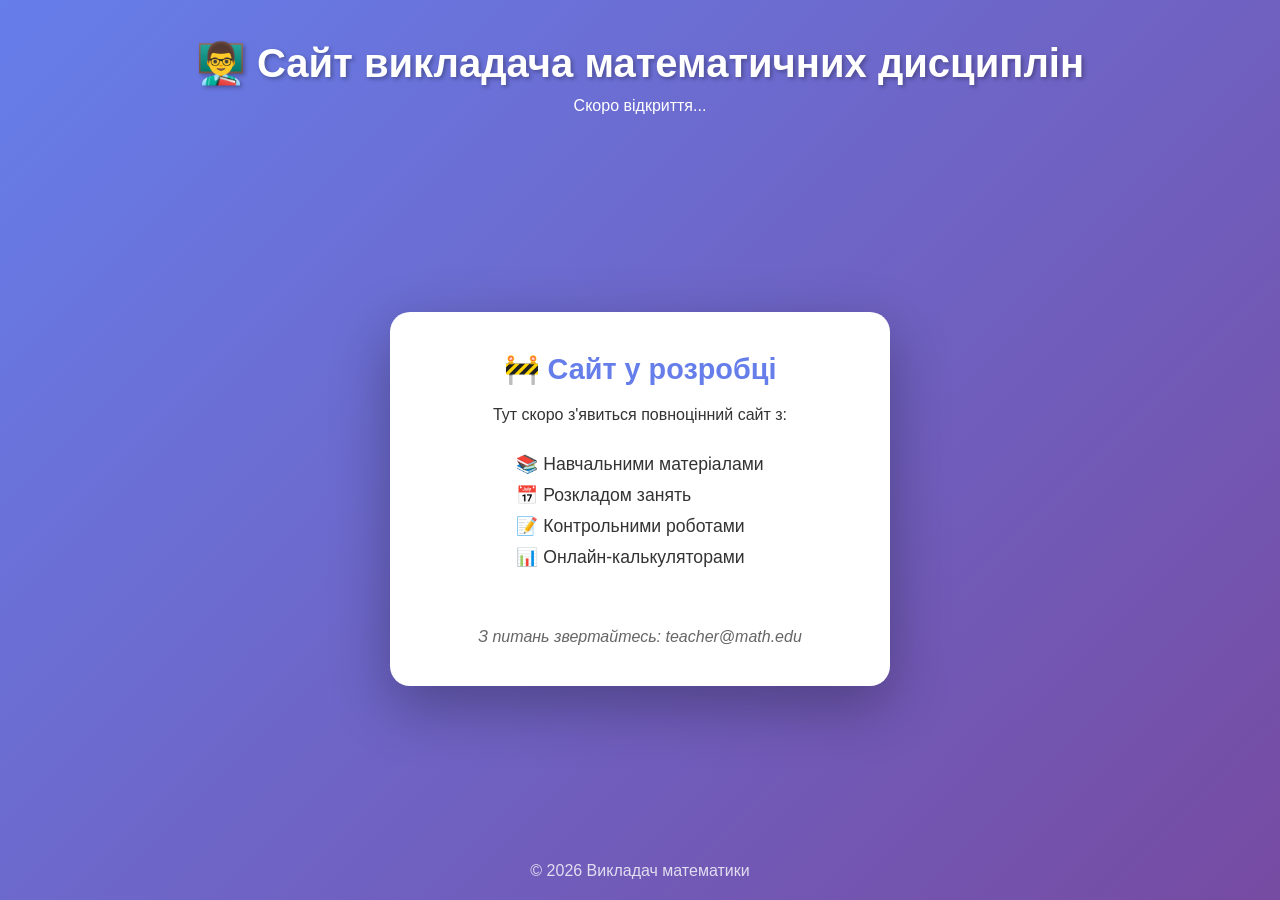
==== index.html @ 15747ab8 "Initial commit: site placeholder" ====
<!DOCTYPE html>
<html lang="uk">
<head>
    <meta charset="UTF-8">
    <meta name="viewport" content="width=device-width, initial-scale=1.0">
    <title>Сайт викладача математики</title>
    <link rel="stylesheet" href="style.css">
</head>
<body>
    <header>
        <h1>👨‍🏫 Сайт викладача математичних дисциплін</h1>
        <p>Скоро відкриття...</p>
    </header>
    
    <main>
        <div class="construction">
            <h2>🚧 Сайт у розробці</h2>
            <p>Тут скоро з'явиться повноцінний сайт з:</p>
            <ul>
                <li>📚 Навчальними матеріалами</li>
                <li>📅 Розкладом занять</li>
                <li>📝 Контрольними роботами</li>
                <li>📊 Онлайн-калькуляторами</li>
            </ul>
            <p class="contact">З питань звертайтесь: teacher@math.edu</p>
        </div>
    </main>
    
    <footer>
        <p>&copy; 2026 Викладач математики</p>
    </footer>
</body>
</html>
---- style.css ----
* {
    margin: 0;
    padding: 0;
    box-sizing: border-box;
}

body {
    font-family: 'Segoe UI', Tahoma, Geneva, Verdana, sans-serif;
    background: linear-gradient(135deg, #667eea 0%, #764ba2 100%);
    min-height: 100vh;
    display: flex;
    flex-direction: column;
    color: #333;
}

header {
    text-align: center;
    padding: 40px 20px;
    color: white;
}

header h1 {
    font-size: 2.5em;
    margin-bottom: 10px;
    text-shadow: 2px 2px 4px rgba(0,0,0,0.3);
}

main {
    flex: 1;
    display: flex;
    justify-content: center;
    align-items: center;
    padding: 20px;
}

.construction {
    background: white;
    padding: 40px;
    border-radius: 20px;
    box-shadow: 0 20px 60px rgba(0,0,0,0.3);
    text-align: center;
    max-width: 500px;
    width: 100%;
}

.construction h2 {
    color: #667eea;
    margin-bottom: 20px;
    font-size: 1.8em;
}

.construction ul {
    list-style: none;
    margin: 20px 0;
    text-align: left;
    display: inline-block;
}

.construction li {
    margin: 10px 0;
    font-size: 1.1em;
}

.contact {
    margin-top: 30px;
    color: #666;
    font-style: italic;
}

footer {
    text-align: center;
    padding: 20px;
    color: white;
    opacity: 0.8;
}
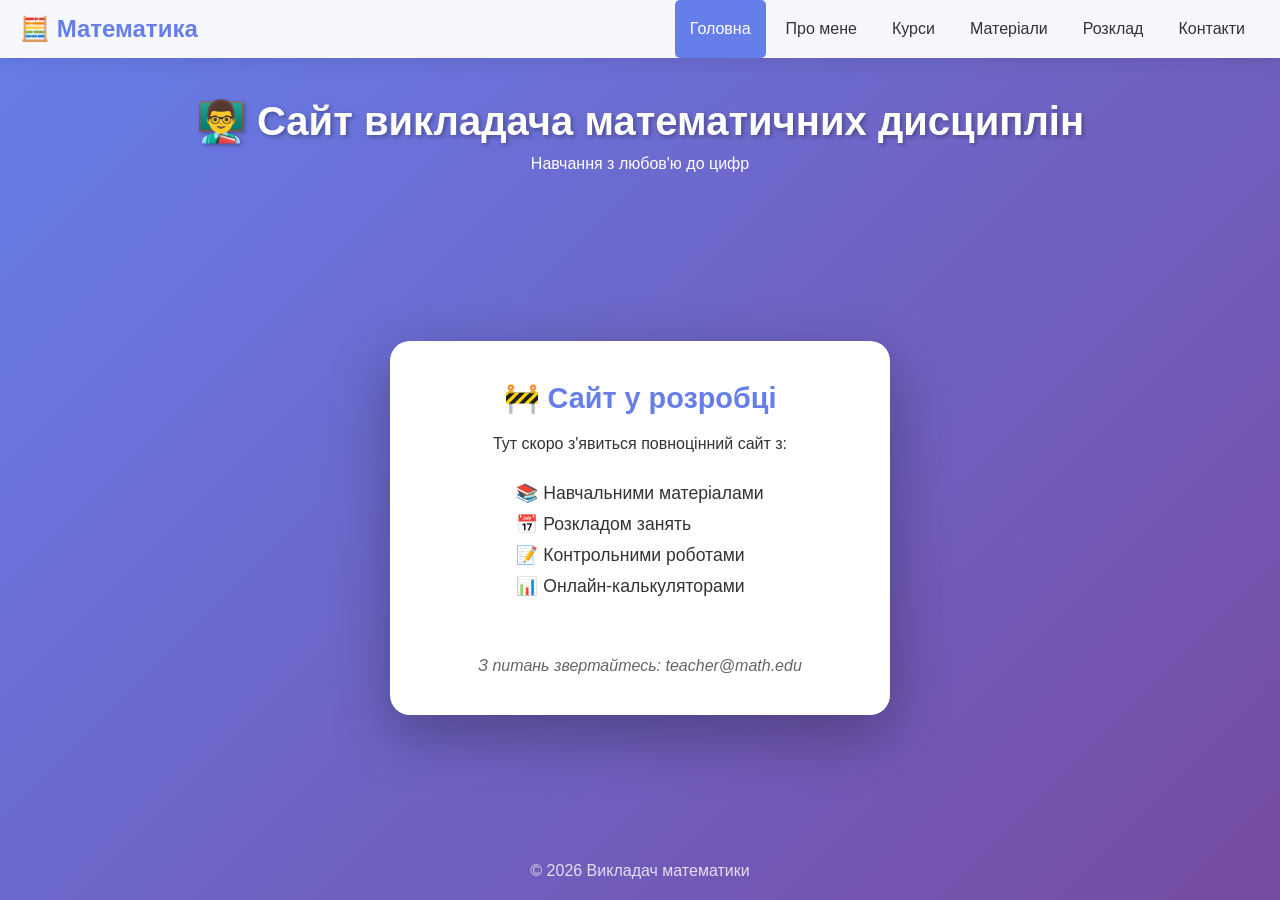
==== commit 7e8ef026: "Main menu commit" ====
--- a/index.html
+++ b/index.html
@@ -7,9 +7,23 @@
     <link rel="stylesheet" href="style.css">
 </head>
 <body>
+    <!-- ГОЛОВНЕ МЕНЮ -->
+    <nav class="main-menu">
+        <div class="logo">🧮 Математика</div>
+        <ul class="menu-list">
+            <li><a href="index.html" class="active">Головна</a></li>
+            <li><a href="about.html">Про мене</a></li>
+            <li><a href="courses.html">Курси</a></li>
+            <li><a href="materials.html">Матеріали</a></li>
+            <li><a href="schedule.html">Розклад</a></li>
+            <li><a href="contacts.html">Контакти</a></li>
+        </ul>
+        <div class="menu-toggle" onclick="toggleMenu()">☰</div>
+    </nav>
+
     <header>
         <h1>👨‍🏫 Сайт викладача математичних дисциплін</h1>
-        <p>Скоро відкриття...</p>
+        <p>Навчання з любов'ю до цифр</p>
     </header>
     
     <main>
@@ -29,5 +43,11 @@
     <footer>
         <p>&copy; 2026 Викладач математики</p>
     </footer>
+
+    <script>
+        function toggleMenu() {
+            document.querySelector('.menu-list').classList.toggle('active');
+        }
+    </script>
 </body>
 </html>
--- a/style.css
+++ b/style.css
@@ -13,6 +13,89 @@
     color: #333;
 }
 
+/* ===== ГОЛОВНЕ МЕНЮ ===== */
+.main-menu {
+    background: rgba(255, 255, 255, 0.95);
+    backdrop-filter: blur(10px);
+    padding: 0 20px;
+    display: flex;
+    justify-content: space-between;
+    align-items: center;
+    box-shadow: 0 2px 20px rgba(0,0,0,0.1);
+    position: sticky;
+    top: 0;
+    z-index: 1000;
+}
+
+.logo {
+    font-size: 1.5em;
+    font-weight: bold;
+    color: #667eea;
+    padding: 15px 0;
+}
+
+.menu-list {
+    display: flex;
+    list-style: none;
+    gap: 5px;
+}
+
+.menu-list a {
+    text-decoration: none;
+    color: #333;
+    padding: 20px 15px;
+    display: block;
+    transition: all 0.3s ease;
+    border-radius: 5px;
+    font-weight: 500;
+}
+
+.menu-list a:hover {
+    background: #667eea;
+    color: white;
+}
+
+.menu-list a.active {
+    background: #667eea;
+    color: white;
+}
+
+/* Кнопка для мобільного меню */
+.menu-toggle {
+    display: none;
+    font-size: 1.5em;
+    cursor: pointer;
+    padding: 10px;
+}
+
+/* ===== АДАПТИВНІСТЬ ===== */
+@media (max-width: 768px) {
+    .menu-toggle {
+        display: block;
+    }
+    
+    .menu-list {
+        position: absolute;
+        top: 60px;
+        left: 0;
+        right: 0;
+        background: white;
+        flex-direction: column;
+        display: none;
+        box-shadow: 0 5px 20px rgba(0,0,0,0.1);
+    }
+    
+    .menu-list.active {
+        display: flex;
+    }
+    
+    .menu-list a {
+        padding: 15px 20px;
+        border-bottom: 1px solid #eee;
+    }
+}
+
+/* ===== ІНШІ СТИЛІ ===== */
 header {
     text-align: center;
     padding: 40px 20px;
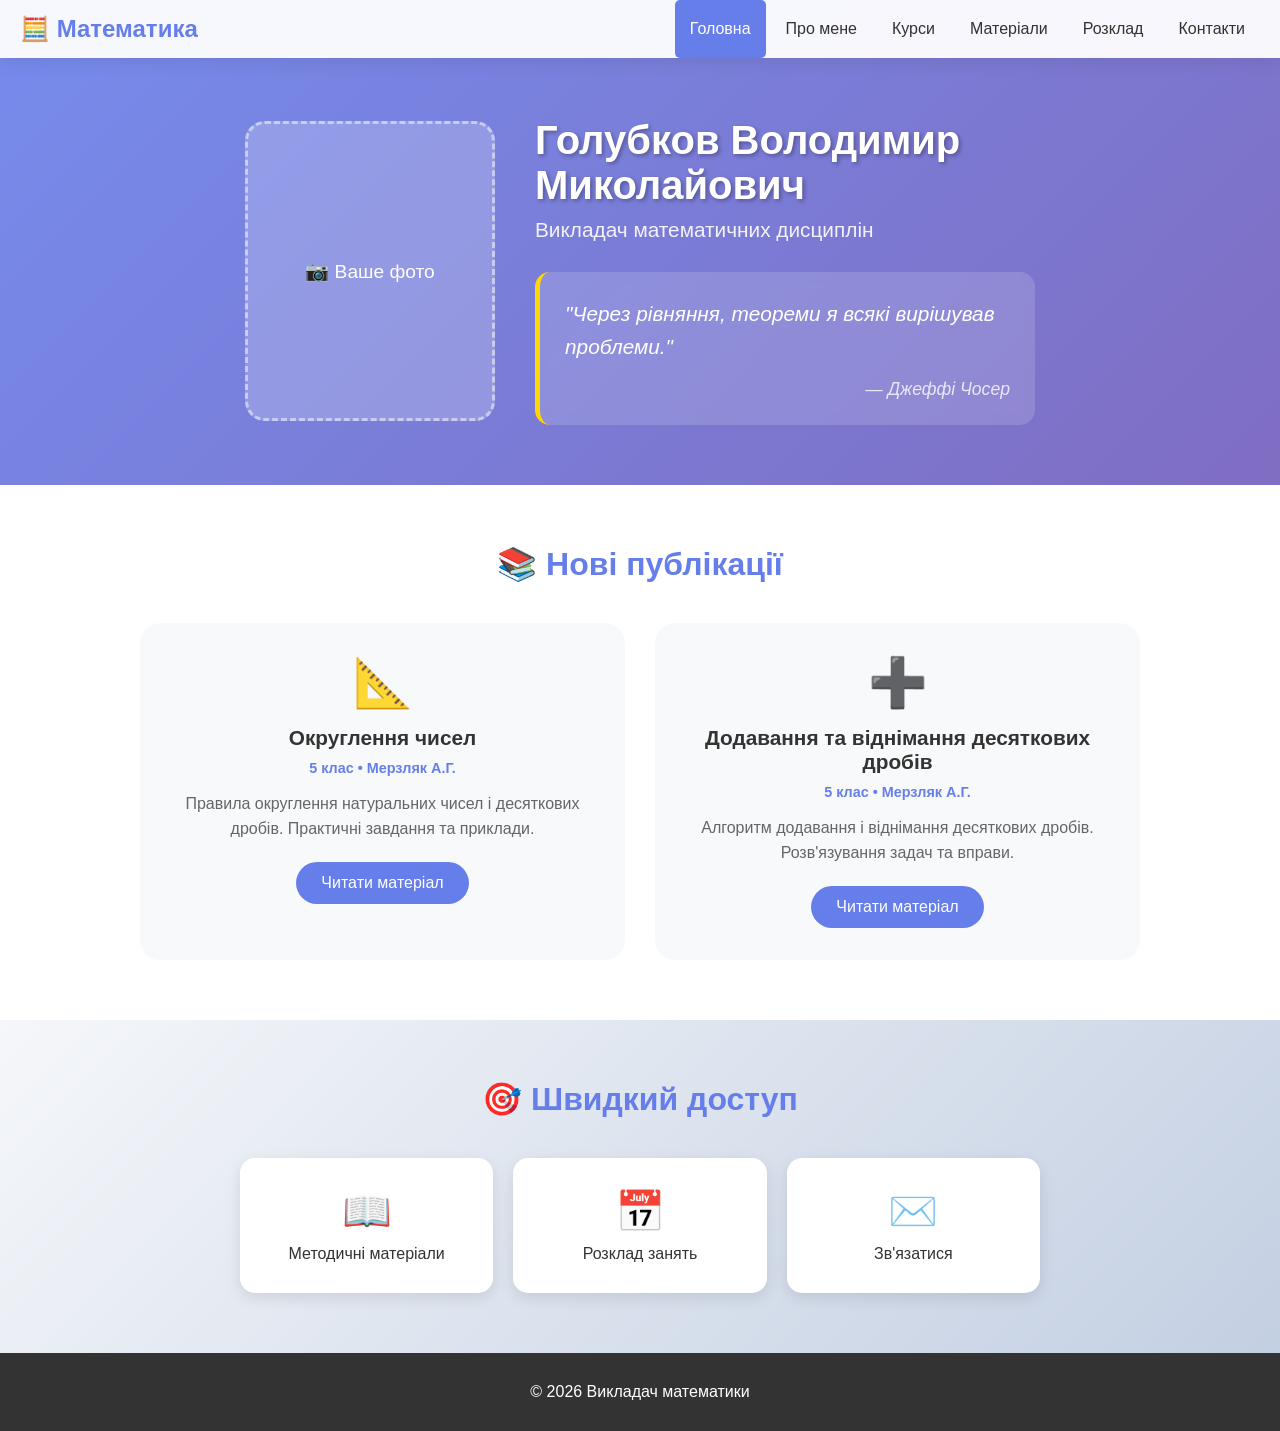
==== commit dce69a73: "Add class structure and materials for 5th grade" ====
--- a/index.html
+++ b/index.html
@@ -4,7 +4,7 @@
     <meta charset="UTF-8">
     <meta name="viewport" content="width=device-width, initial-scale=1.0">
     <title>Сайт викладача математики</title>
-    <link rel="stylesheet" href="style.css">
+    <link rel="stylesheet" href="css/style.css">
 </head>
 <body>
     <!-- ГОЛОВНЕ МЕНЮ -->
@@ -21,25 +21,66 @@
         <div class="menu-toggle" onclick="toggleMenu()">☰</div>
     </nav>
 
-    <header>
-        <h1>👨‍🏫 Сайт викладача математичних дисциплін</h1>
-        <p>Навчання з любов'ю до цифр</p>
-    </header>
-    
-    <main>
-        <div class="construction">
-            <h2>🚧 Сайт у розробці</h2>
-            <p>Тут скоро з'явиться повноцінний сайт з:</p>
-            <ul>
-                <li>📚 Навчальними матеріалами</li>
-                <li>📅 Розкладом занять</li>
-                <li>📝 Контрольними роботами</li>
-                <li>📊 Онлайн-калькуляторами</li>
-            </ul>
-            <p class="contact">З питань звертайтесь: teacher@math.edu</p>
+    <!-- ПРОФІЛЬ ВИКЛАДАЧА -->
+    <section class="teacher-profile">
+        <div class="profile-container">
+            <div class="photo-placeholder">
+                <span>📷 Ваше фото</span>
+            </div>
+            <div class="teacher-info">
+                <h1>Голубков Володимир Миколайович</h1>
+                <p class="position">Викладач математичних дисциплін</p>
+                <div class="quote">
+                    <blockquote>
+                        "Через рівняння, теореми я всякі вирішував проблеми."
+                    </blockquote>
+                    <cite>— Джеффі Чосер</cite>
+                </div>
+            </div>
         </div>
-    </main>
-    
+    </section>
+
+    <!-- ПУБЛІКАЦІЇ -->
+    <section class="publications">
+        <h2>📚 Нові публікації</h2>
+        <div class="pub-grid">
+            <article class="pub-card">
+                <div class="pub-icon">📐</div>
+                <h3>Округлення чисел</h3>
+                <p class="pub-meta">5 клас • Мерзляк А.Г.</p>
+                <p class="pub-desc">Правила округлення натуральних чисел і десяткових дробів. Практичні завдання та приклади.</p>
+                <a href="#" class="pub-btn">Читати матеріал</a>
+            </article>
+
+            <article class="pub-card">
+                <div class="pub-icon">➕</div>
+                <h3>Додавання та віднімання десяткових дробів</h3>
+                <p class="pub-meta">5 клас • Мерзляк А.Г.</p>
+                <p class="pub-desc">Алгоритм додавання і віднімання десяткових дробів. Розв'язування задач та вправи.</p>
+                <a href="#" class="pub-btn">Читати матеріал</a>
+            </article>
+        </div>
+    </section>
+
+    <!-- ШВИДКІ ПОСИЛАННЯ -->
+    <section class="quick-links">
+        <h2>🎯 Швидкий доступ</h2>
+        <div class="links-grid">
+            <a href="materials.html" class="quick-card">
+                <span class="quick-icon">📖</span>
+                <span>Методичні матеріали</span>
+            </a>
+            <a href="schedule.html" class="quick-card">
+                <span class="quick-icon">📅</span>
+                <span>Розклад занять</span>
+            </a>
+            <a href="contacts.html" class="quick-card">
+                <span class="quick-icon">✉️</span>
+                <span>Зв'язатися</span>
+            </a>
+        </div>
+    </section>
+
     <footer>
         <p>&copy; 2026 Викладач математики</p>
     </footer>
--- a/css/style.css
+++ b/css/style.css
@@ -0,0 +1,951 @@
+* {
+    margin: 0;
+    padding: 0;
+    box-sizing: border-box;
+}
+
+body {
+    font-family: 'Segoe UI', Tahoma, Geneva, Verdana, sans-serif;
+    background: linear-gradient(135deg, #667eea 0%, #764ba2 100%);
+    min-height: 100vh;
+    color: #333;
+}
+
+/* ===== ГОЛОВНЕ МЕНЮ ===== */
+.main-menu {
+    background: rgba(255, 255, 255, 0.95);
+    backdrop-filter: blur(10px);
+    padding: 0 20px;
+    display: flex;
+    justify-content: space-between;
+    align-items: center;
+    box-shadow: 0 2px 20px rgba(0,0,0,0.1);
+    position: sticky;
+    top: 0;
+    z-index: 1000;
+}
+
+.logo {
+    font-size: 1.5em;
+    font-weight: bold;
+    color: #667eea;
+    padding: 15px 0;
+}
+
+.menu-list {
+    display: flex;
+    list-style: none;
+    gap: 5px;
+}
+
+.menu-list a {
+    text-decoration: none;
+    color: #333;
+    padding: 20px 15px;
+    display: block;
+    transition: all 0.3s ease;
+    border-radius: 5px;
+    font-weight: 500;
+}
+
+.menu-list a:hover {
+    background: #667eea;
+    color: white;
+}
+
+.menu-list a.active {
+    background: #667eea;
+    color: white;
+}
+
+.menu-toggle {
+    display: none;
+    font-size: 1.5em;
+    cursor: pointer;
+    padding: 10px;
+}
+
+/* ===== ПРОФІЛЬ ВИКЛАДАЧА ===== */
+.teacher-profile {
+    padding: 60px 20px;
+    background: rgba(255,255,255,0.1);
+}
+
+.profile-container {
+    max-width: 1000px;
+    margin: 0 auto;
+    display: flex;
+    align-items: center;
+    gap: 40px;
+    flex-wrap: wrap;
+    justify-content: center;
+}
+
+.photo-placeholder {
+    width: 250px;
+    height: 300px;
+    background: rgba(255,255,255,0.2);
+    border: 3px dashed rgba(255,255,255,0.5);
+    border-radius: 20px;
+    display: flex;
+    align-items: center;
+    justify-content: center;
+    color: white;
+    font-size: 1.2em;
+    text-align: center;
+}
+
+.teacher-info {
+    color: white;
+    max-width: 500px;
+}
+
+.teacher-info h1 {
+    font-size: 2.5em;
+    margin-bottom: 10px;
+    text-shadow: 2px 2px 4px rgba(0,0,0,0.3);
+}
+
+.position {
+    font-size: 1.3em;
+    opacity: 0.9;
+    margin-bottom: 30px;
+}
+
+.quote {
+    background: rgba(255,255,255,0.15);
+    padding: 25px;
+    border-radius: 15px;
+    border-left: 5px solid #ffd700;
+    backdrop-filter: blur(5px);
+}
+
+.quote blockquote {
+    font-size: 1.3em;
+    font-style: italic;
+    line-height: 1.6;
+    margin-bottom: 15px;
+}
+
+.quote cite {
+    display: block;
+    text-align: right;
+    opacity: 0.8;
+    font-size: 1.1em;
+}
+
+/* ===== ПУБЛІКАЦІЇ ===== */
+.publications {
+    background: white;
+    padding: 60px 20px;
+}
+
+.publications h2 {
+    text-align: center;
+    font-size: 2em;
+    color: #667eea;
+    margin-bottom: 40px;
+}
+
+.pub-grid {
+    max-width: 1000px;
+    margin: 0 auto;
+    display: grid;
+    grid-template-columns: repeat(auto-fit, minmax(300px, 1fr));
+    gap: 30px;
+}
+
+.pub-card {
+    background: #f8f9fa;
+    border-radius: 20px;
+    padding: 30px;
+    text-align: center;
+    transition: transform 0.3s ease, box-shadow 0.3s ease;
+    border: 2px solid transparent;
+}
+
+.pub-card:hover {
+    transform: translateY(-10px);
+    box-shadow: 0 20px 40px rgba(0,0,0,0.1);
+    border-color: #667eea;
+}
+
+.pub-icon {
+    font-size: 3em;
+    margin-bottom: 15px;
+}
+
+.pub-card h3 {
+    color: #333;
+    margin-bottom: 10px;
+    font-size: 1.3em;
+}
+
+.pub-meta {
+    color: #667eea;
+    font-weight: bold;
+    margin-bottom: 15px;
+    font-size: 0.9em;
+}
+
+.pub-desc {
+    color: #666;
+    line-height: 1.6;
+    margin-bottom: 20px;
+}
+
+.pub-btn {
+    display: inline-block;
+    background: #667eea;
+    color: white;
+    padding: 12px 25px;
+    border-radius: 25px;
+    text-decoration: none;
+    transition: background 0.3s ease;
+}
+
+.pub-btn:hover {
+    background: #764ba2;
+}
+
+/* ===== ШВИДКІ ПОСИЛАННЯ ===== */
+.quick-links {
+    padding: 60px 20px;
+    background: linear-gradient(135deg, #f5f7fa 0%, #c3cfe2 100%);
+}
+
+.quick-links h2 {
+    text-align: center;
+    font-size: 2em;
+    color: #667eea;
+    margin-bottom: 40px;
+}
+
+.links-grid {
+    max-width: 800px;
+    margin: 0 auto;
+    display: grid;
+    grid-template-columns: repeat(auto-fit, minmax(200px, 1fr));
+    gap: 20px;
+}
+
+.quick-card {
+    background: white;
+    padding: 30px;
+    border-radius: 15px;
+    text-align: center;
+    text-decoration: none;
+    color: #333;
+    transition: all 0.3s ease;
+    box-shadow: 0 5px 15px rgba(0,0,0,0.1);
+}
+
+.quick-card:hover {
+    transform: scale(1.05);
+    box-shadow: 0 10px 30px rgba(0,0,0,0.2);
+}
+
+.quick-icon {
+    display: block;
+    font-size: 2.5em;
+    margin-bottom: 10px;
+}
+
+/* ===== ФУТЕР ===== */
+footer {
+    text-align: center;
+    padding: 30px;
+    background: #333;
+    color: white;
+}
+
+/* ===== АДАПТИВНІСТЬ ===== */
+@media (max-width: 768px) {
+    .menu-toggle {
+        display: block;
+    }
+    
+    .menu-list {
+        position: absolute;
+        top: 60px;
+        left: 0;
+        right: 0;
+        background: white;
+        flex-direction: column;
+        display: none;
+        box-shadow: 0 5px 20px rgba(0,0,0,0.1);
+    }
+    
+    .menu-list.active {
+        display: flex;
+    }
+    
+    .menu-list a {
+        padding: 15px 20px;
+        border-bottom: 1px solid #eee;
+    }
+    
+    .profile-container {
+        flex-direction: column;
+        text-align: center;
+    }
+    
+    .teacher-info h1 {
+        font-size: 1.8em;
+    }
+}
+/* ===== СТИЛІ ДЛЯ ВНУТРІШНІХ СТОРІНОК ===== */
+.page-content {
+    padding: 80px 20px;
+    min-height: 60vh;
+}
+
+.container {
+    max-width: 800px;
+    margin: 0 auto;
+    text-align: center;
+}
+
+.page-content h1 {
+    color: white;
+    font-size: 2.5em;
+    margin-bottom: 40px;
+    text-shadow: 2px 2px 4px rgba(0,0,0,0.3);
+}
+
+.placeholder-content {
+    background: white;
+    padding: 50px;
+    border-radius: 20px;
+    box-shadow: 0 20px 60px rgba(0,0,0,0.2);
+}
+
+.placeholder-content p {
+    font-size: 1.2em;
+    color: #666;
+    margin-bottom: 30px;
+}
+
+.coming-soon {
+    display: inline-block;
+    background: #667eea;
+    color: white;
+    padding: 15px 30px;
+    border-radius: 30px;
+    font-size: 1.1em;
+}
+/* ===== СТОРІНКА КУРСІВ ===== */
+
+.page-header {
+    text-align: center;
+    padding: 60px 20px 40px;
+    color: white;
+}
+
+.page-header h1 {
+    font-size: 2.8em;
+    margin-bottom: 15px;
+    text-shadow: 2px 2px 4px rgba(0,0,0,0.3);
+}
+
+.page-header p {
+    font-size: 1.3em;
+    opacity: 0.9;
+}
+
+/* Секція курсів */
+.courses-section {
+    padding: 20px;
+    background: white;
+}
+
+.courses-container {
+    max-width: 1200px;
+    margin: 0 auto;
+    display: grid;
+    grid-template-columns: repeat(auto-fit, minmax(350px, 1fr));
+    gap: 30px;
+}
+
+/* Картка курсу */
+.course-card {
+    background: white;
+    border-radius: 20px;
+    overflow: hidden;
+    box-shadow: 0 10px 30px rgba(0,0,0,0.1);
+    transition: transform 0.3s ease, box-shadow 0.3s ease;
+    display: flex;
+    flex-direction: column;
+}
+
+.course-card:hover {
+    transform: translateY(-10px);
+    box-shadow: 0 20px 50px rgba(0,0,0,0.15);
+}
+
+/* Заголовок курсу з кольорами для класів */
+.course-header {
+    padding: 25px;
+    color: white;
+    position: relative;
+}
+
+.grade-5 { background: linear-gradient(135deg, #667eea 0%, #764ba2 100%); }
+.grade-6 { background: linear-gradient(135deg, #f093fb 0%, #f5576c 100%); }
+.grade-7 { background: linear-gradient(135deg, #4facfe 0%, #00f2fe 100%); }
+.grade-7-geo { background: linear-gradient(135deg, #43e97b 0%, #38f9d7 100%); }
+.grade-8 { background: linear-gradient(135deg, #fa709a 0%, #fee140 100%); }
+.grade-9 { background: linear-gradient(135deg, #a8edea 0%, #fed6e3 100%); color: #333; }
+
+.course-grade {
+    display: inline-block;
+    background: rgba(255,255,255,0.3);
+    padding: 5px 15px;
+    border-radius: 20px;
+    font-size: 0.9em;
+    margin-bottom: 10px;
+}
+
+.course-header h2 {
+    font-size: 1.8em;
+    margin: 0;
+}
+
+/* Тіло картки */
+.course-body {
+    padding: 25px;
+    flex: 1;
+    display: flex;
+    flex-direction: column;
+}
+
+.course-desc {
+    color: #666;
+    line-height: 1.6;
+    margin-bottom: 20px;
+}
+
+.course-topics {
+    background: #f8f9fa;
+    padding: 20px;
+    border-radius: 10px;
+    margin-bottom: 20px;
+    flex: 1;
+}
+
+.course-topics h4 {
+    color: #667eea;
+    margin-bottom: 15px;
+    font-size: 1.1em;
+}
+
+.course-topics ul {
+    list-style: none;
+}
+
+.course-topics li {
+    padding: 8px 0;
+    padding-left: 20px;
+    position: relative;
+    color: #555;
+}
+
+.course-topics li:before {
+    content: "✓";
+    position: absolute;
+    left: 0;
+    color: #667eea;
+    font-weight: bold;
+}
+
+/* Футер картки */
+.course-footer {
+    display: flex;
+    justify-content: space-between;
+    align-items: center;
+    padding-top: 20px;
+    border-top: 2px solid #f0f0f0;
+}
+
+.course-duration {
+    color: #888;
+    font-size: 0.95em;
+}
+
+.course-btn {
+    background: #667eea;
+    color: white;
+    padding: 10px 20px;
+    border-radius: 25px;
+    text-decoration: none;
+    font-size: 0.9em;
+    transition: background 0.3s ease;
+}
+
+.course-btn:hover {
+    background: #764ba2;
+}
+
+/* Додаткова інформація */
+.courses-info {
+    padding: 60px 20px;
+    background: linear-gradient(135deg, #f5f7fa 0%, #c3cfe2 100%);
+}
+
+.info-container {
+    max-width: 1000px;
+    margin: 0 auto;
+    text-align: center;
+}
+
+.info-container h3 {
+    font-size: 2em;
+    color: #667eea;
+    margin-bottom: 40px;
+}
+
+.info-grid {
+    display: grid;
+    grid-template-columns: repeat(auto-fit, minmax(250px, 1fr));
+    gap: 30px;
+}
+
+.info-item {
+    background: white;
+    padding: 30px;
+    border-radius: 15px;
+    box-shadow: 0 5px 20px rgba(0,0,0,0.1);
+    transition: transform 0.3s ease;
+}
+
+.info-item:hover {
+    transform: translateY(-5px);
+}
+
+.info-icon {
+    font-size: 3em;
+    display: block;
+    margin-bottom: 15px;
+}
+
+.info-item h4 {
+    color: #333;
+    margin-bottom: 10px;
+    font-size: 1.2em;
+}
+
+.info-item p {
+    color: #666;
+    line-height: 1.5;
+}
+
+/* Адаптивність */
+@media (max-width: 768px) {
+    .courses-container {
+        grid-template-columns: 1fr;
+    }
+    
+    .page-header h1 {
+        font-size: 2em;
+    }
+    
+    .course-footer {
+        flex-direction: column;
+        gap: 15px;
+        text-align: center;
+    }
+}
+/* ===== НАВІГАЦІЯ ===== */
+
+.breadcrumbs {
+    background: rgba(255,255,255,0.9);
+    padding: 15px 20px;
+    font-size: 0.9em;
+    color: #666;
+}
+
+.breadcrumbs a {
+    color: #667eea;
+    text-decoration: none;
+}
+
+.breadcrumbs a:hover {
+    text-decoration: underline;
+}
+
+.breadcrumbs span {
+    color: #333;
+    font-weight: bold;
+}
+
+/* ===== СТОРІНКА КЛАСУ ===== */
+
+.class-header {
+    text-align: center;
+    padding: 60px 20px;
+    color: white;
+}
+
+.grade-5-header {
+    background: linear-gradient(135deg, #667eea 0%, #764ba2 100%);
+}
+
+.class-header h1 {
+    font-size: 2.5em;
+    margin-bottom: 15px;
+}
+
+.topics-section {
+    padding: 60px 20px;
+    background: white;
+}
+
+.topics-section h2 {
+    text-align: center;
+    color: #667eea;
+    font-size: 2em;
+    margin-bottom: 40px;
+}
+
+.topics-grid {
+    max-width: 1200px;
+    margin: 0 auto;
+    display: grid;
+    grid-template-columns: repeat(auto-fit, minmax(280px, 1fr));
+    gap: 25px;
+}
+
+.topic-card {
+    background: #f8f9fa;
+    border-radius: 15px;
+    padding: 25px;
+    position: relative;
+    transition: all 0.3s ease;
+    border: 2px solid transparent;
+}
+
+.topic-card:hover {
+    transform: translateY(-5px);
+    box-shadow: 0 10px 30px rgba(0,0,0,0.1);
+}
+
+.topic-card.active-topic {
+    border-color: #667eea;
+    background: linear-gradient(135deg, #f8f9fa 0%, #e8eaff 100%);
+}
+
+.topic-number {
+    position: absolute;
+    top: -10px;
+    left: 20px;
+    background: #667eea;
+    color: white;
+    width: 40px;
+    height: 40px;
+    border-radius: 50%;
+    display: flex;
+    align-items: center;
+    justify-content: center;
+    font-weight: bold;
+}
+
+.topic-card h3 {
+    margin-top: 20px;
+    margin-bottom: 15px;
+    color: #333;
+}
+
+.topic-list {
+    list-style: none;
+    margin-bottom: 20px;
+}
+
+.topic-list li {
+    padding: 5px 0;
+    color: #666;
+    font-size: 0.95em;
+    padding-left: 15px;
+    position: relative;
+}
+
+.topic-list li:before {
+    content: "•";
+    color: #667eea;
+    position: absolute;
+    left: 0;
+}
+
+.topic-btn {
+    display: inline-block;
+    background: #667eea;
+    color: white;
+    padding: 10px 20px;
+    border-radius: 20px;
+    text-decoration: none;
+    font-size: 0.9em;
+    transition: background 0.3s ease;
+}
+
+.topic-btn:hover {
+    background: #764ba2;
+}
+
+/* Ресурси */
+.resources-section {
+    padding: 60px 20px;
+    background: linear-gradient(135deg, #f5f7fa 0%, #c3cfe2 100%);
+}
+
+.resources-section h2 {
+    text-align: center;
+    color: #667eea;
+    margin-bottom: 40px;
+}
+
+.resources-grid {
+    max-width: 800px;
+    margin: 0 auto;
+    display: grid;
+    grid-template-columns: repeat(auto-fit, minmax(150px, 1fr));
+    gap: 20px;
+}
+
+.resource-card {
+    background: white;
+    padding: 25px;
+    border-radius: 15px;
+    text-align: center;
+    text-decoration: none;
+    color: #333;
+    transition: all 0.3s ease;
+    box-shadow: 0 5px 15px rgba(0,0,0,0.1);
+}
+
+.resource-card:hover {
+    transform: scale(1.05);
+    box-shadow: 0 10px 30px rgba(0,0,0,0.15);
+}
+
+.res-icon {
+    display: block;
+    font-size: 2.5em;
+    margin-bottom: 10px;
+}
+
+/* ===== СТОРІНКА УРОКУ ===== */
+
+.lesson-header {
+    text-align: center;
+    padding: 60px 20px;
+    background: linear-gradient(135deg, #667eea 0%, #764ba2 100%);
+    color: white;
+}
+
+.lesson-badge {
+    display: inline-block;
+    background: rgba(255,255,255,0.2);
+    padding: 8px 20px;
+    border-radius: 20px;
+    margin-bottom: 20px;
+    font-size: 0.9em;
+}
+
+.lesson-header h1 {
+    font-size: 2.2em;
+    margin-bottom: 15px;
+}
+
+.lesson-subtitle {
+    opacity: 0.9;
+    font-size: 1.1em;
+}
+
+.lesson-content {
+    padding: 40px 20px;
+    background: #f8f9fa;
+}
+
+.content-wrapper {
+    max-width: 900px;
+    margin: 0 auto;
+}
+
+.theory-block, .practice-block, .media-block {
+    margin-bottom: 40px;
+}
+
+.theory-block h2, .practice-block h2, .media-block h2 {
+    color: #667eea;
+    margin-bottom: 25px;
+    font-size: 1.8em;
+}
+
+.theory-card {
+    background: white;
+    padding: 25px;
+    border-radius: 15px;
+    margin-bottom: 20px;
+    box-shadow: 0 5px 15px rgba(0,0,0,0.08);
+}
+
+.theory-card.important {
+    border-left: 5px solid #ffd700;
+    background: linear-gradient(90deg, #fff9e6 0%, white 100%);
+}
+
+.theory-card h3 {
+    color: #333;
+    margin-bottom: 15px;
+}
+
+.rules-list {
+    padding-left: 20px;
+}
+
+.rules-list li {
+    margin-bottom: 10px;
+    line-height: 1.6;
+}
+
+.rules-list ul {
+    margin-top: 10px;
+    margin-left: 20px;
+}
+
+.example-box {
+    background: #f0f4ff;
+    padding: 20px;
+    border-radius: 10px;
+    margin-top: 15px;
+    font-family: 'Courier New', monospace;
+}
+
+.example-box.math pre {
+    margin: 0;
+    font-size: 1.2em;
+    line-height: 1.6;
+}
+
+/* Завдання */
+.task-card {
+    background: white;
+    border-radius: 15px;
+    padding: 25px;
+    margin-bottom: 20px;
+    box-shadow: 0 5px 15px rgba(0,0,0,0.08);
+}
+
+.task-card.hard {
+    border: 2px solid #ffd700;
+}
+
+.task-card h3 {
+    color: #667eea;
+    margin-bottom: 15px;
+}
+
+.task-list {
+    list-style: none;
+    margin: 15px 0;
+}
+
+.task-list li {
+    padding: 10px 0;
+    font-size: 1.1em;
+}
+
+.answer-input {
+    border: 2px solid #ddd;
+    border-radius: 8px;
+    padding: 8px 15px;
+    width: 100px;
+    font-size: 1em;
+    transition: border-color 0.3s ease;
+}
+
+.answer-input:focus {
+    border-color: #667eea;
+    outline: none;
+}
+
+.check-btn {
+    background: #667eea;
+    color: white;
+    border: none;
+    padding: 12px 25px;
+    border-radius: 25px;
+    cursor: pointer;
+    font-size: 1em;
+    margin-top: 15px;
+    transition: background 0.3s ease;
+}
+
+.check-btn:hover {
+    background: #764ba2;
+}
+
+/* Медіа */
+.media-placeholder {
+    background: white;
+    padding: 30px;
+    border-radius: 15px;
+    text-align: center;
+}
+
+.video-placeholder {
+    background: #333;
+    color: white;
+    padding: 80px 20px;
+    border-radius: 10px;
+    margin-bottom: 20px;
+    font-size: 1.2em;
+}
+
+.download-links {
+    display: flex;
+    gap: 15px;
+    flex-wrap: wrap;
+    justify-content: center;
+}
+
+.download-btn {
+    background: #f0f4ff;
+    color: #667eea;
+    padding: 12px 20px;
+    border-radius: 25px;
+    text-decoration: none;
+    transition: all 0.3s ease;
+}
+
+.download-btn:hover {
+    background: #667eea;
+    color: white;
+}
+
+/* Навігація уроку */
+.lesson-navigation {
+    display: flex;
+    justify-content: space-between;
+    padding: 40px 20px;
+    background: white;
+    max-width: 900px;
+    margin: 0 auto;
+}
+
+.nav-btn {
+    background: #667eea;
+    color: white;
+    padding: 15px 25px;
+    border-radius: 30px;
+    text-decoration: none;
+    transition: all 0.3s ease;
+}
+
+.nav-btn:hover {
+    background: #764ba2;
+    transform: translateX(5px);
+}
+
+.nav-btn.prev:hover {
+    transform: translateX(-5px);
+}
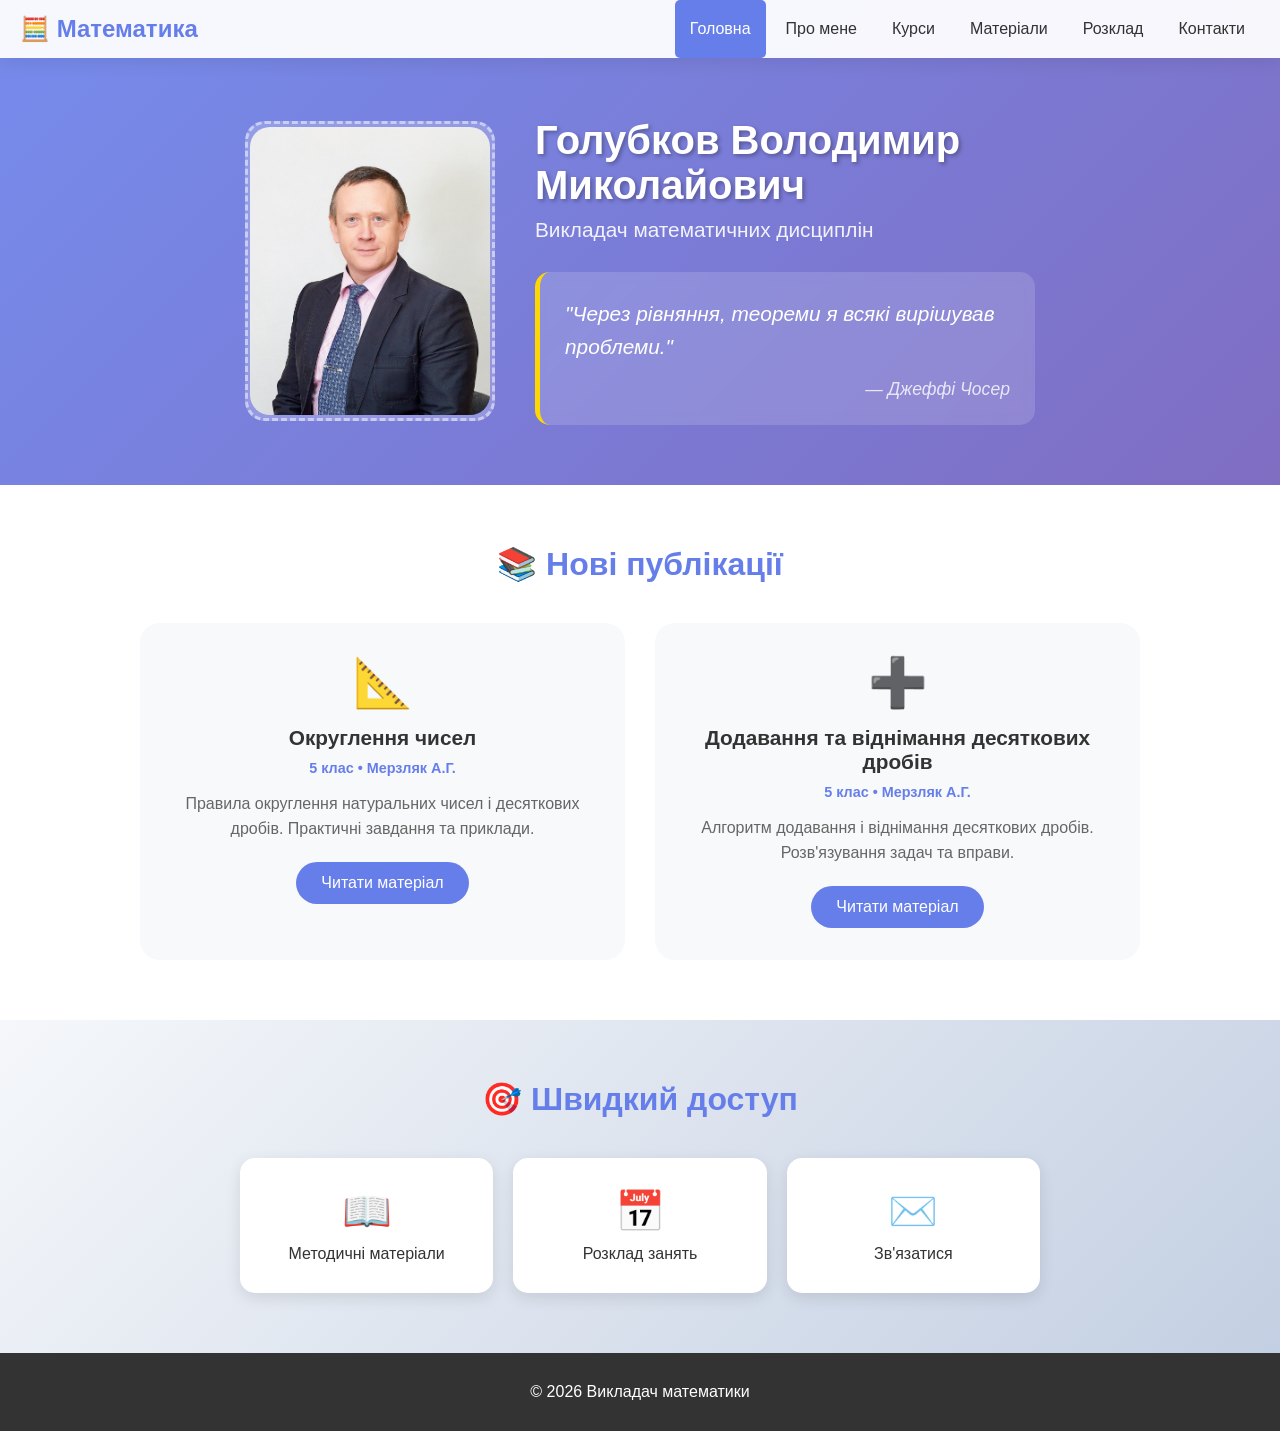
==== commit 6136bc9c: "Add teacher photo" ====
--- a/index.html
+++ b/index.html
@@ -25,7 +25,7 @@
     <section class="teacher-profile">
         <div class="profile-container">
             <div class="photo-placeholder">
-                <span>📷 Ваше фото</span>
+                <img src="assets\images\IMG_9412.jpg">
             </div>
             <div class="teacher-info">
                 <h1>Голубков Володимир Миколайович</h1>
--- a/css/style.css
+++ b/css/style.css
@@ -93,6 +93,14 @@
     color: white;
     font-size: 1.2em;
     text-align: center;
+}
+
+.photo-placeholder img {
+    width: 98%;
+    height: 98%;
+    object-fit: cover;  /* ГЛАВНОЕ: фото заполнит блок без искажений */
+    object-position: center; /* Центрирует изображение внутри */
+    border-radius: 20px;
 }
 
 .teacher-info {
@@ -948,4 +956,23 @@
 
 .nav-btn.prev:hover {
     transform: translateX(-5px);
+}
+.example-box {
+    background: #f0f4ff;
+    padding: 25px;                    /* збільшено з 20px */
+    border-radius: 10px;
+    margin-top: 15px;
+    font-family: 'Courier New', monospace;
+    font-size: 1.3em;                 /* збільшений шрифт */
+    line-height: 1.8;                 /* більший міжрядковий інтервал */
+}
+
+.example-box strong {
+    font-size: 1.1em;                 /* ще трохи більше для заголовка */
+    color: #667eea;
+}
+.example-box .big-number {
+    font-size: 1.5em;
+    font-weight: bold;
+    color: #061c81;
 }
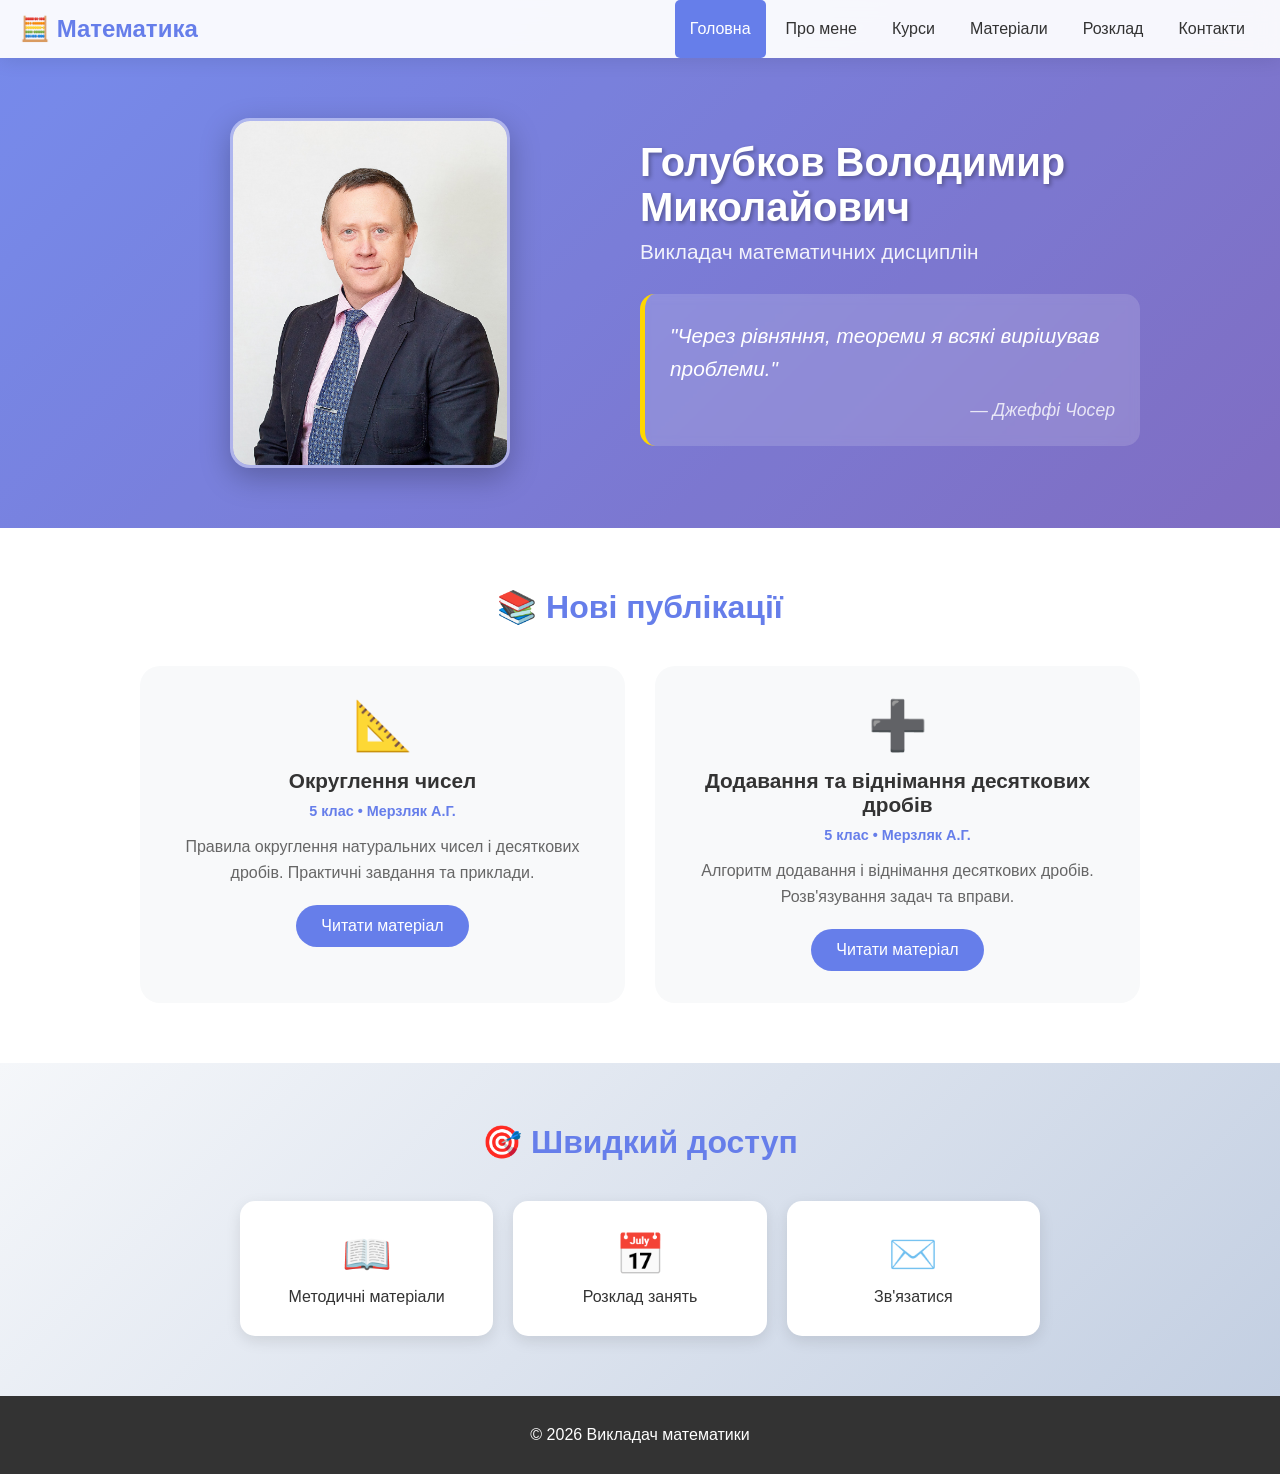
==== commit 5e39b8e2: "Change teacher photo" ====
--- a/index.html
+++ b/index.html
@@ -25,7 +25,7 @@
     <section class="teacher-profile">
         <div class="profile-container">
             <div class="photo-placeholder">
-                <img src="assets\images\IMG_9412.jpg">
+                <img src="assets/images/IMG_9412.jpg" alt="Фото викладача">
             </div>
             <div class="teacher-info">
                 <h1>Голубков Володимир Миколайович</h1>
--- a/css/style.css
+++ b/css/style.css
@@ -82,25 +82,25 @@
 }
 
 .photo-placeholder {
-    width: 250px;
-    height: 300px;
-    background: rgba(255,255,255,0.2);
-    border: 3px dashed rgba(255,255,255,0.5);
+    width: min(280px, 80vw);          /* не більше 280px або 80% ширини */
+    height: min(350px, 100vw);
     border-radius: 20px;
-    display: flex;
-    align-items: center;
-    justify-content: center;
-    color: white;
-    font-size: 1.2em;
-    text-align: center;
+    overflow: hidden;
+    border: 3px solid rgba(255,255,255,0.4);
+    box-shadow: 0 10px 30px rgba(0,0,0,0.25);
+    margin: 0 auto;                   /* центрування */
 }
 
 .photo-placeholder img {
-    width: 98%;
-    height: 98%;
-    object-fit: cover;  /* ГЛАВНОЕ: фото заполнит блок без искажений */
-    object-position: center; /* Центрирует изображение внутри */
-    border-radius: 20px;
+    width: 100%;
+    height: 100%;
+    object-fit: cover;
+    object-position: center 20%;      /* трохи вище центру */
+    transition: transform 0.3s ease;
+}
+
+.photo-placeholder:hover img {
+    transform: scale(1.05);           /* збільшення при наведенні */
 }
 
 .teacher-info {
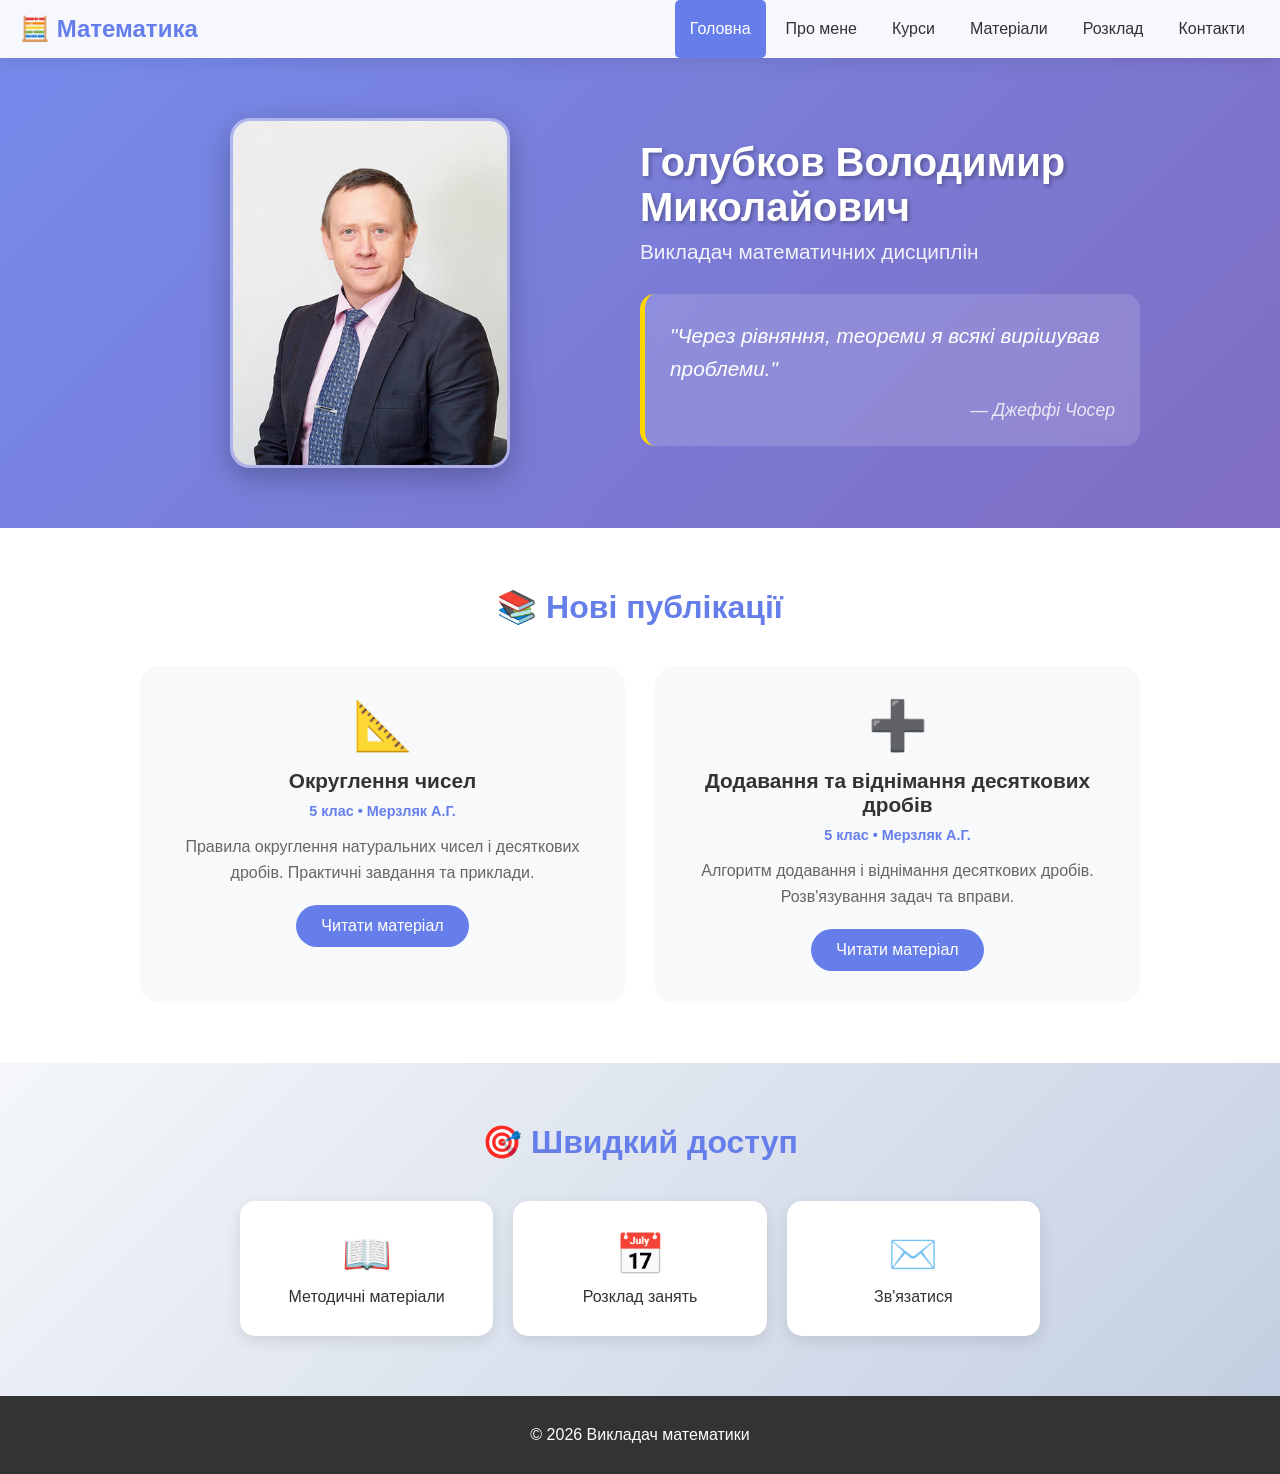
==== commit f45dc738: "Update teacher photo" ====
--- a/index.html
+++ b/index.html
@@ -25,7 +25,7 @@
     <section class="teacher-profile">
         <div class="profile-container">
             <div class="photo-placeholder">
-                <img src="assets/images/IMG_9412.jpg" alt="Фото викладача">
+                <img src="assets/images/IMG_9412.png" alt="Фото викладача">
             </div>
             <div class="teacher-info">
                 <h1>Голубков Володимир Миколайович</h1>
--- a/css/style.css
+++ b/css/style.css
@@ -97,10 +97,6 @@
     object-fit: cover;
     object-position: center 20%;      /* трохи вище центру */
     transition: transform 0.3s ease;
-}
-
-.photo-placeholder:hover img {
-    transform: scale(1.05);           /* збільшення при наведенні */
 }
 
 .teacher-info {
@@ -975,4 +971,8 @@
     font-size: 1.5em;
     font-weight: bold;
     color: #061c81;
+}
+
+.column-calculations{
+    font-size: 1.5em;
 }
